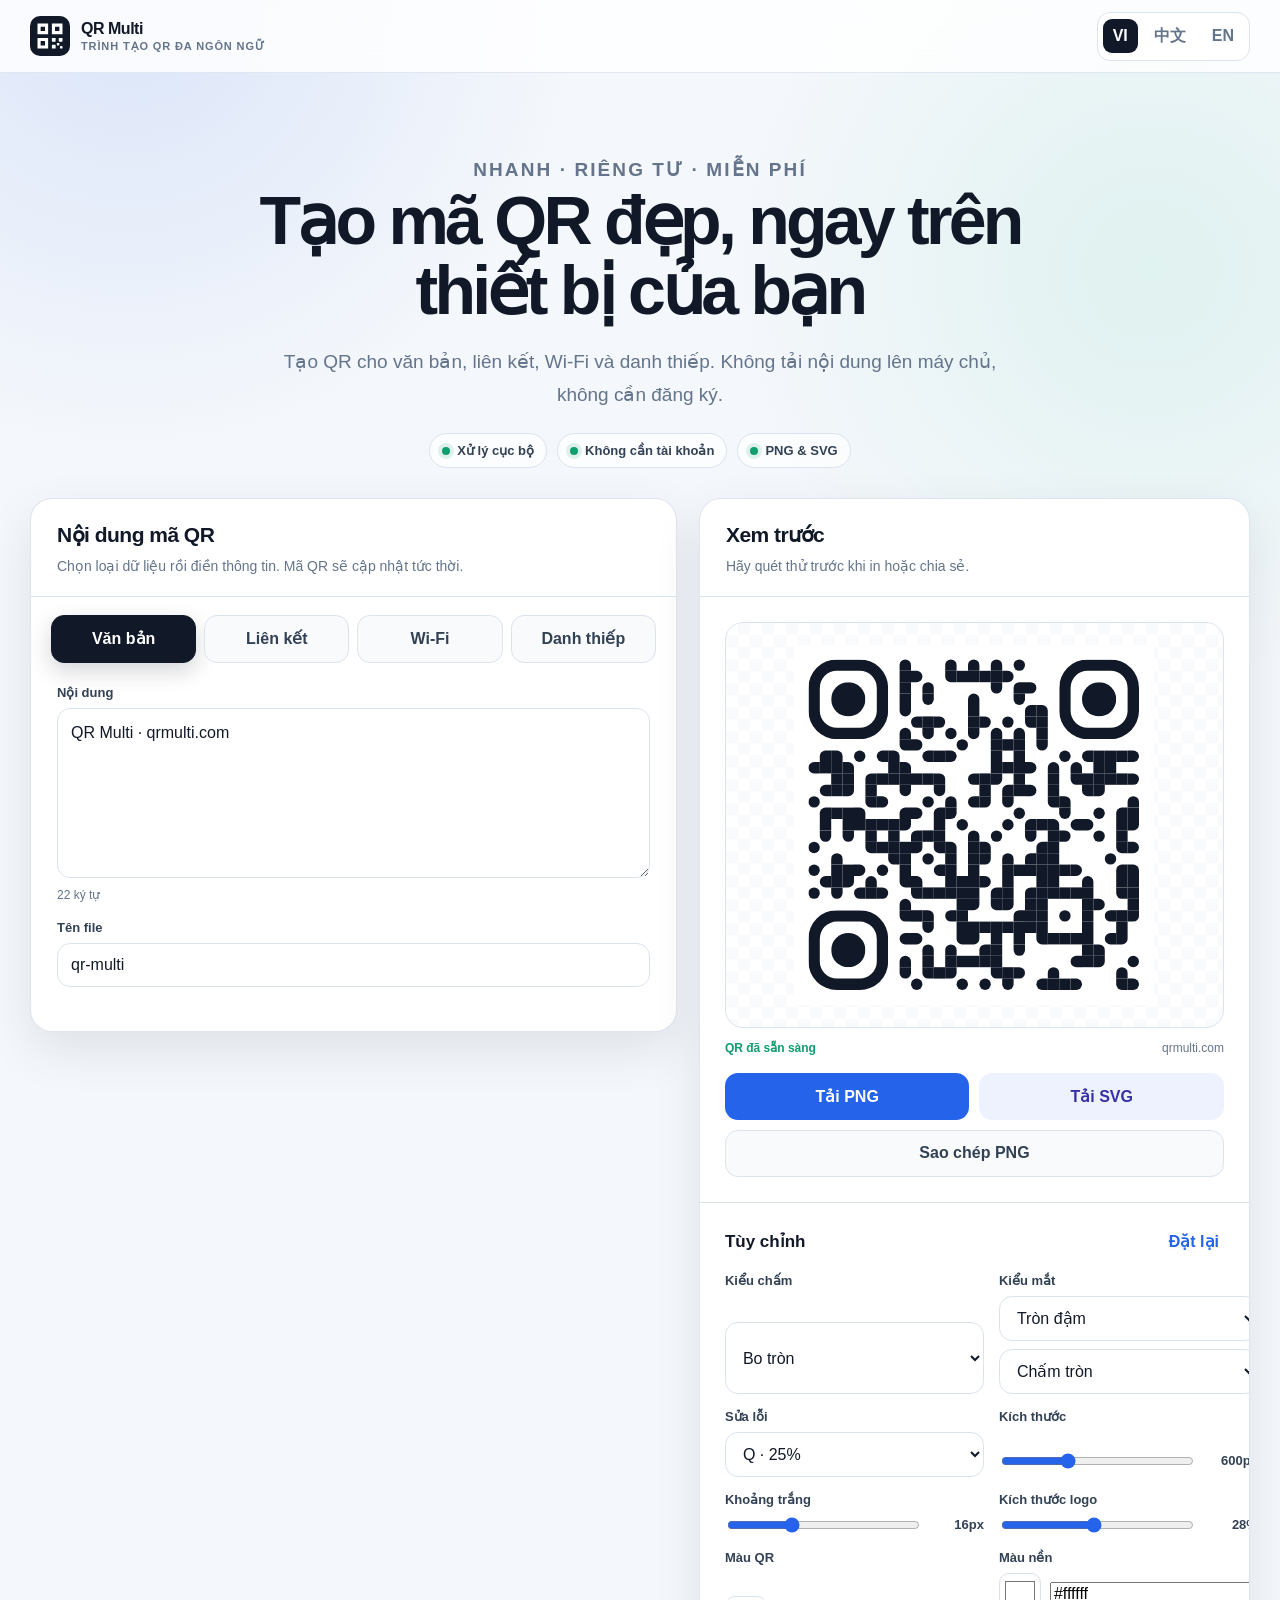
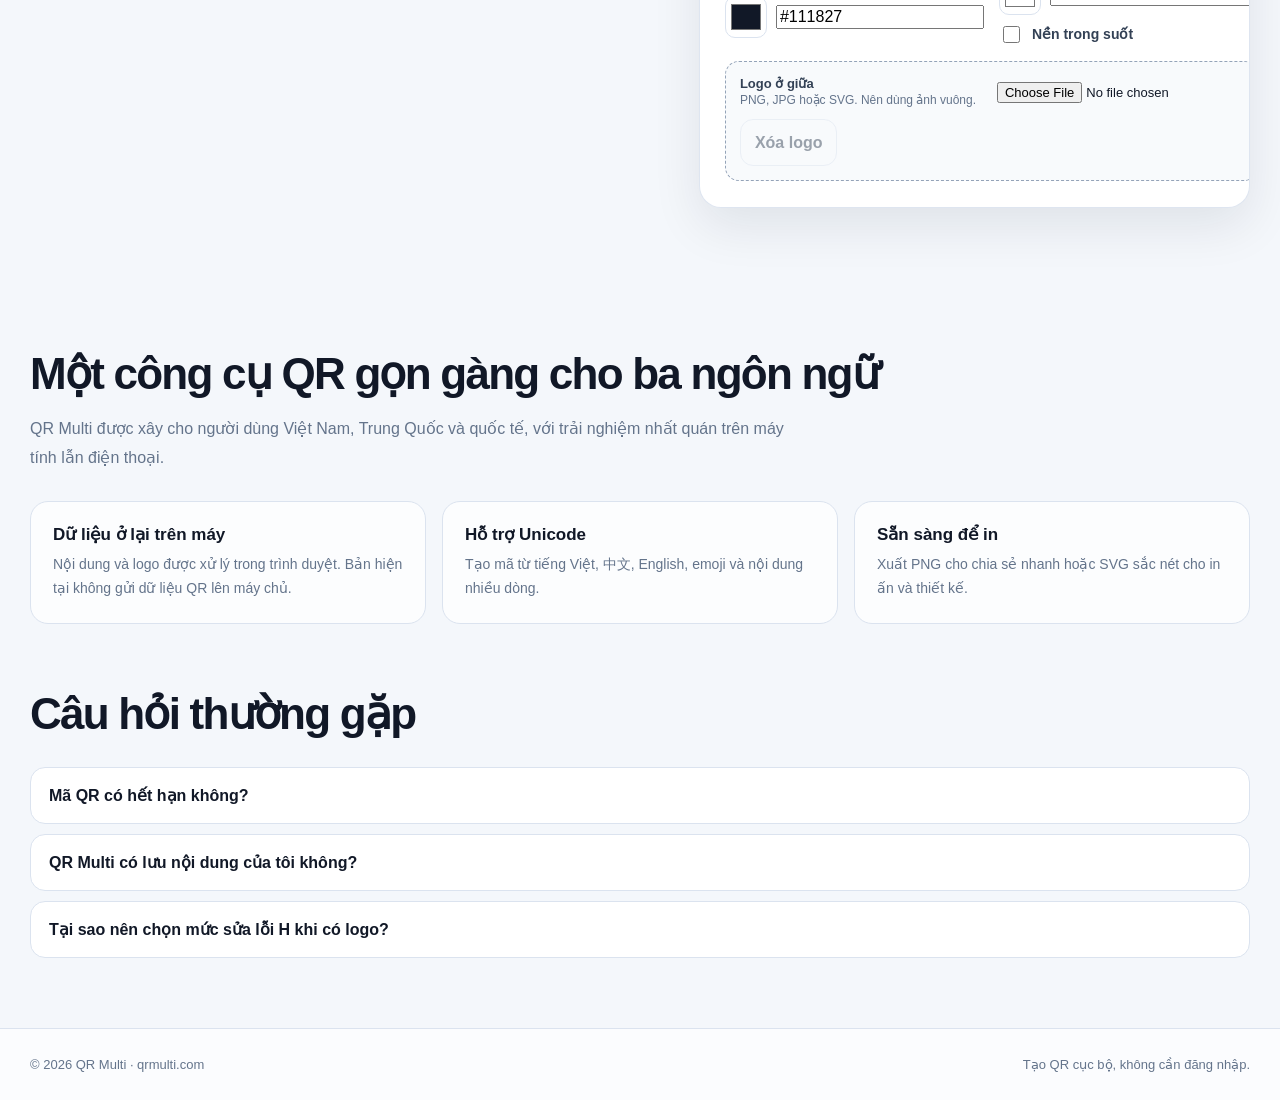
==== vi/index.html @ 51b46303 "Add files via upload" ====
<!doctype html>
<html lang="vi" data-lang="vi">
<head>
  <meta charset="utf-8">
  <meta name="viewport" content="width=device-width, initial-scale=1">
  <title>Tạo mã QR miễn phí bằng tiếng Việt | QR Multi</title>
  <meta name="description" content="Tạo mã QR văn bản, liên kết, Wi-Fi và danh thiếp miễn phí. Tùy chỉnh màu, logo, tải PNG hoặc SVG. Dữ liệu xử lý ngay trên thiết bị.">
  <meta name="theme-color" content="#111827">
  <meta name="robots" content="index,follow,max-image-preview:large">
  <link rel="canonical" href="https://qrmulti.com/vi/">
  <link rel="alternate" hreflang="vi" href="https://qrmulti.com/vi/">
  <link rel="alternate" hreflang="zh-Hans" href="https://qrmulti.com/zh-cn/">
  <link rel="alternate" hreflang="en" href="https://qrmulti.com/en/">
  <link rel="alternate" hreflang="x-default" href="https://qrmulti.com/en/">
  <meta property="og:type" content="website">
  <meta property="og:site_name" content="QR Multi">
  <meta property="og:title" content="Tạo mã QR miễn phí bằng tiếng Việt | QR Multi">
  <meta property="og:description" content="Tạo mã QR văn bản, liên kết, Wi-Fi và danh thiếp miễn phí. Tùy chỉnh màu, logo, tải PNG hoặc SVG. Dữ liệu xử lý ngay trên thiết bị.">
  <meta property="og:url" content="https://qrmulti.com/vi/">
  <meta property="og:image" content="https://qrmulti.com/assets/icons/logo.svg">
  <link rel="icon" href="../assets/icons/favicon.svg" type="image/svg+xml">
  <link rel="stylesheet" href="../assets/css/app.css">
  <script type="application/ld+json">{"@context":"https://schema.org","@type":"WebApplication","name":"QR Multi","url":"https://qrmulti.com/vi/","applicationCategory":"UtilitiesApplication","operatingSystem":"Any","offers":{"@type":"Offer","price":"0","priceCurrency":"USD"},"inLanguage":"vi","description":"Tạo mã QR văn bản, liên kết, Wi-Fi và danh thiếp miễn phí. Tùy chỉnh màu, logo, tải PNG hoặc SVG. Dữ liệu xử lý ngay trên thiết bị."}</script>
</head>
<body>
  <header class="site-header">
    <div class="shell header-inner">
      <a class="brand" href="./" aria-label="QR Multi">
        <img src="../assets/icons/logo.svg" alt="">
        <span class="brand-copy">QR Multi<small data-i18n="brandTag"></small></span>
      </a>
      <nav class="language-switcher" aria-label="Language">
        <button class="lang-btn" data-lang="vi" data-href="/vi/" aria-current="true">VI</button>
        <button class="lang-btn" data-lang="zh-cn" data-href="/zh-cn/" aria-current="false">中文</button>
        <button class="lang-btn" data-lang="en" data-href="/en/" aria-current="false">EN</button>
      </nav>
    </div>
  </header>

  <main>
    <section class="hero shell">
      <p class="eyebrow" data-i18n="eyebrow"></p>
      <h1 data-i18n="heroTitle"></h1>
      <p data-i18n="heroDesc"></p>
      <div class="trust-row">
        <span class="trust-pill"><i class="dot"></i><span data-i18n="local"></span></span>
        <span class="trust-pill"><i class="dot"></i><span data-i18n="noAccount"></span></span>
        <span class="trust-pill"><i class="dot"></i><span data-i18n="pngSvg"></span></span>
      </div>
    </section>

    <section class="shell app-grid" aria-label="QR generator">
      <article class="panel">
        <div class="panel-head"><h2 data-i18n="inputTitle"></h2><p data-i18n="inputDesc"></p></div>
        <div class="type-tabs" role="tablist">
          <button class="type-btn active" data-type="text" role="tab" aria-selected="true" data-i18n="text"></button>
          <button class="type-btn" data-type="url" role="tab" aria-selected="false" data-i18n="url"></button>
          <button class="type-btn" data-type="wifi" role="tab" aria-selected="false" data-i18n="wifi"></button>
          <button class="type-btn" data-type="vcard" role="tab" aria-selected="false" data-i18n="vcard"></button>
        </div>
        <div class="form-area">
          <div class="type-form" data-form="text">
            <div class="field"><label for="textContent" data-i18n="textLabel"></label><textarea id="textContent" maxlength="2900" data-i18n-placeholder="textPlaceholder">QR Multi · qrmulti.com</textarea><div class="field-note" id="charCount"></div></div>
          </div>
          <div class="type-form" data-form="url" hidden>
            <div class="field"><label for="urlContent" data-i18n="urlLabel"></label><input id="urlContent" type="text" inputmode="url" value="https://qrmulti.com" data-i18n-placeholder="urlPlaceholder"><div class="field-note" data-i18n="urlNote"></div></div>
          </div>
          <div class="type-form" data-form="wifi" hidden>
            <div class="field-grid">
              <div class="field full"><label for="wifiSsid" data-i18n="ssid"></label><input id="wifiSsid" type="text" autocomplete="off" placeholder="My Wi-Fi"></div>
              <div class="field"><label for="wifiPassword" data-i18n="password"></label><input id="wifiPassword" type="text" autocomplete="off"></div>
              <div class="field"><label for="wifiSecurity" data-i18n="encryption"></label><select id="wifiSecurity"><option value="WPA">WPA/WPA2</option><option value="WEP">WEP</option><option value="nopass">None</option></select></div>
              <label class="inline-check"><input id="wifiHidden" type="checkbox"><span data-i18n="hidden"></span></label>
            </div>
          </div>
          <div class="type-form" data-form="vcard" hidden>
            <div class="field-grid">
              <div class="field full"><label for="vcName" data-i18n="name"></label><input id="vcName" type="text" autocomplete="name"></div>
              <div class="field"><label for="vcCompany" data-i18n="company"></label><input id="vcCompany" type="text" autocomplete="organization"></div>
              <div class="field"><label for="vcPhone" data-i18n="phone"></label><input id="vcPhone" type="tel" autocomplete="tel"></div>
              <div class="field"><label for="vcEmail" data-i18n="email"></label><input id="vcEmail" type="email" autocomplete="email"></div>
              <div class="field"><label for="vcWebsite" data-i18n="website"></label><input id="vcWebsite" type="url" autocomplete="url"></div>
              <div class="field full"><label for="vcAddress" data-i18n="address"></label><input id="vcAddress" type="text" autocomplete="street-address"></div>
            </div>
          </div>
          <div class="field" style="margin-top:8px"><label for="fileName" data-i18n="fileName"></label><input id="fileName" type="text" value="qr-multi" data-i18n-placeholder="fileNamePlaceholder"></div>
        </div>
      </article>

      <aside class="panel preview-panel">
        <div class="panel-head"><h2 data-i18n="previewTitle"></h2><p data-i18n="previewDesc"></p></div>
        <div class="preview-wrap">
          <div class="preview-stage"><div id="qrCanvas" aria-live="polite"></div></div>
          <div class="status-line"><span id="qrStatus" class="status-ok"></span><span>qrmulti.com</span></div>
          <div class="action-row">
            <button class="btn btn-primary" id="downloadPng" data-i18n="downloadPng"></button>
            <button class="btn btn-secondary" id="downloadSvg" data-i18n="downloadSvg"></button>
            <button class="btn btn-ghost" id="copyPng" style="grid-column:1/-1" data-i18n="copyPng"></button>
          </div>
        </div>
        <div class="controls">
          <div class="controls-title"><h3 data-i18n="customize"></h3><button id="resetSettings" class="reset-btn" data-i18n="reset"></button></div>
          <div class="control-grid">
            <div class="control"><label class="control-label" for="dotStyle" data-i18n="dotStyle"></label><select id="dotStyle"><option value="square" data-i18n="square"></option><option value="rounded" data-i18n="rounded" selected></option><option value="dots" data-i18n="dots"></option><option value="classy-rounded" data-i18n="classy"></option><option value="extra-rounded" data-i18n="extraRounded"></option></select></div>
            <div class="control"><label class="control-label" for="cornerStyle" data-i18n="cornerStyle"></label><select id="cornerStyle"><option value="square" data-i18n="square"></option><option value="rounded" data-i18n="rounded"></option><option value="dot" data-i18n="dots"></option><option value="extra-rounded" data-i18n="extraRounded" selected></option></select><select id="cornerDotStyle" aria-label="Inner eye"><option value="square" data-i18n="square"></option><option value="dot" data-i18n="dots" selected></option><option value="rounded" data-i18n="rounded"></option></select></div>
            <div class="control"><label class="control-label" for="errorCorrection" data-i18n="correction"></label><select id="errorCorrection"><option value="L">L · 7%</option><option value="M">M · 15%</option><option value="Q" selected>Q · 25%</option><option value="H">H · 30%</option></select></div>
            <div class="control"><label class="control-label" for="qrSize" data-i18n="size"></label><div class="range-line"><input id="qrSize" type="range" min="300" max="1200" step="100" value="600"><span class="range-value" data-range-output="qrSize" data-suffix="px"></span></div></div>
            <div class="control"><label class="control-label" for="qrMargin" data-i18n="margin"></label><div class="range-line"><input id="qrMargin" type="range" min="0" max="50" step="2" value="16"><span class="range-value" data-range-output="qrMargin" data-suffix="px"></span></div></div>
            <div class="control"><label class="control-label" for="logoSize" data-i18n="logoSize"></label><div class="range-line"><input id="logoSize" type="range" min="0.15" max="0.42" step="0.01" value="0.28"><span class="range-value" data-range-output="logoSize" data-suffix="%"></span></div></div>
            <div class="control"><label class="control-label" for="qrColor" data-i18n="qrColor"></label><div class="color-wrap"><input id="qrColor" type="color" value="#111827"><input type="text" value="#111827" aria-label="QR hex" oninput="document.getElementById('qrColor').value=this.value;document.getElementById('qrColor').dispatchEvent(new Event('input'))"></div></div>
            <div class="control"><label class="control-label" for="bgColor" data-i18n="bgColor"></label><div class="color-wrap"><input id="bgColor" type="color" value="#ffffff"><input type="text" value="#ffffff" aria-label="Background hex" oninput="document.getElementById('bgColor').value=this.value;document.getElementById('bgColor').dispatchEvent(new Event('input'))"></div><label class="inline-check"><input id="transparentBg" type="checkbox"><span data-i18n="transparent"></span></label></div>
            <div class="upload-box">
              <div class="upload-line"><div><div class="control-label" data-i18n="uploadLogo"></div><div class="field-note" data-i18n="uploadHint"></div></div><input id="logoFile" class="file-input" type="file" accept="image/png,image/jpeg,image/svg+xml,image/webp"></div>
              <div id="logoName" class="field-note"></div><div class="logo-actions"><button id="removeLogo" class="btn btn-ghost" type="button" disabled data-i18n="removeLogo"></button></div>
            </div>
          </div>
        </div>
      </aside>
    </section>

    <section class="content-section">
      <div class="shell">
        <h2 data-i18n="whyTitle"></h2><p data-i18n="whyDesc"></p>
        <div class="feature-grid">
          <article class="feature-card"><b data-i18n="f1t"></b><p data-i18n="f1d"></p></article>
          <article class="feature-card"><b data-i18n="f2t"></b><p data-i18n="f2d"></p></article>
          <article class="feature-card"><b data-i18n="f3t"></b><p data-i18n="f3d"></p></article>
        </div>
        <h2 style="margin-top:64px" data-i18n="faqTitle"></h2>
        <div class="faq">
          <details><summary data-i18n="q1"></summary><p data-i18n="a1"></p></details>
          <details><summary data-i18n="q2"></summary><p data-i18n="a2"></p></details>
          <details><summary data-i18n="q3"></summary><p data-i18n="a3"></p></details>
        </div>
      </div>
    </section>
  </main>

  <footer class="site-footer"><div class="shell footer-inner"><span data-i18n="footer"></span><span data-i18n="privacy"></span></div></footer>
  <div class="toast" id="toast" role="status"></div>
  <script src="../assets/vendor/qr-code-styling-1.9.2.js"></script>
  <script src="../assets/js/i18n.js"></script>
  <script src="../assets/js/app.js"></script>
</body>
</html>
---- assets/css/app.css ----
:root {
  --bg: #f4f7fb;
  --surface: #ffffff;
  --surface-soft: #f8fafc;
  --ink: #111827;
  --muted: #64748b;
  --line: #dbe3ef;
  --brand: #2563eb;
  --brand-dark: #1d4ed8;
  --success: #0f9f6e;
  --danger: #dc2626;
  --shadow: 0 18px 50px rgba(15, 23, 42, .09);
  --radius: 22px;
}
* { box-sizing: border-box; }
html { scroll-behavior: smooth; }
body {
  margin: 0;
  color: var(--ink);
  background:
    radial-gradient(circle at 10% 0%, rgba(37,99,235,.12), transparent 28rem),
    radial-gradient(circle at 90% 10%, rgba(16,185,129,.09), transparent 26rem),
    var(--bg);
  font-family: Inter, ui-sans-serif, -apple-system, BlinkMacSystemFont, "Segoe UI", "Noto Sans", "Noto Sans SC", Arial, sans-serif;
  min-height: 100vh;
}
button, input, textarea, select { font: inherit; }
button { cursor: pointer; }
a { color: inherit; }
.shell { width: min(1220px, calc(100% - 32px)); margin: 0 auto; }
.site-header {
  position: sticky;
  top: 0;
  z-index: 50;
  border-bottom: 1px solid rgba(219,227,239,.86);
  background: rgba(255,255,255,.82);
  backdrop-filter: blur(16px);
}
.header-inner { min-height: 72px; display: flex; align-items: center; justify-content: space-between; gap: 18px; }
.brand { display: inline-flex; align-items: center; gap: 11px; text-decoration: none; font-weight: 850; letter-spacing: -.03em; }
.brand img { width: 40px; height: 40px; }
.brand-copy small { display: block; color: var(--muted); font-size: 11px; font-weight: 650; letter-spacing: .08em; text-transform: uppercase; margin-top: 2px; }
.language-switcher { display: flex; align-items: center; gap: 6px; padding: 5px; border: 1px solid var(--line); border-radius: 13px; background: var(--surface); }
.lang-btn { border: 0; background: transparent; color: var(--muted); border-radius: 9px; padding: 8px 10px; font-weight: 750; }
.lang-btn[aria-current="true"] { background: var(--ink); color: white; }
.hero { padding: 60px 0 30px; text-align: center; }
.eyebrow { margin: 0 0 13px; color: var(--brand); font-weight: 850; font-size: 13px; letter-spacing: .11em; text-transform: uppercase; }
.hero h1 { margin: 0 auto; max-width: 850px; font-size: clamp(38px, 6vw, 68px); line-height: 1.02; letter-spacing: -.055em; }
.hero p { max-width: 720px; margin: 20px auto 0; color: var(--muted); font-size: clamp(16px, 2vw, 19px); line-height: 1.75; }
.trust-row { display: flex; flex-wrap: wrap; justify-content: center; gap: 10px; margin-top: 22px; }
.trust-pill { display: inline-flex; align-items: center; gap: 7px; padding: 9px 12px; border: 1px solid var(--line); border-radius: 999px; background: rgba(255,255,255,.72); color: #334155; font-size: 13px; font-weight: 720; }
.dot { width: 8px; height: 8px; border-radius: 50%; background: var(--success); box-shadow: 0 0 0 4px rgba(15,159,110,.12); }
.app-grid { display: grid; grid-template-columns: minmax(0, 1.08fr) minmax(360px, .92fr); gap: 22px; align-items: start; padding-bottom: 70px; }
.panel { background: var(--surface); border: 1px solid rgba(219,227,239,.9); border-radius: var(--radius); box-shadow: var(--shadow); overflow: hidden; }
.panel-head { padding: 24px 26px 18px; border-bottom: 1px solid var(--line); }
.panel-head h2 { margin: 0; font-size: 21px; letter-spacing: -.025em; }
.panel-head p { margin: 8px 0 0; color: var(--muted); font-size: 14px; line-height: 1.6; }
.type-tabs { display: grid; grid-template-columns: repeat(4, 1fr); gap: 8px; padding: 18px 20px 0; }
.type-btn { border: 1px solid var(--line); background: var(--surface-soft); color: #334155; min-height: 48px; border-radius: 13px; font-weight: 800; transition: .18s ease; }
.type-btn:hover { border-color: #94a3b8; transform: translateY(-1px); }
.type-btn.active { color: white; border-color: var(--ink); background: var(--ink); box-shadow: 0 8px 22px rgba(17,24,39,.18); }
.form-area { padding: 22px 26px 28px; }
.field-grid { display: grid; grid-template-columns: 1fr 1fr; gap: 16px; }
.field { display: grid; gap: 8px; margin-bottom: 16px; }
.field.full { grid-column: 1 / -1; }
.field label, .control-label { font-size: 13px; font-weight: 800; color: #334155; }
.field input, .field textarea, .field select, .control select, .control input[type="number"] {
  width: 100%;
  border: 1px solid var(--line);
  border-radius: 13px;
  background: white;
  color: var(--ink);
  outline: none;
  padding: 12px 13px;
  transition: border-color .15s, box-shadow .15s;
}
.field textarea { min-height: 170px; resize: vertical; line-height: 1.55; }
.field input:focus, .field textarea:focus, .field select:focus, .control select:focus, .control input:focus { border-color: #60a5fa; box-shadow: 0 0 0 4px rgba(37,99,235,.10); }
.field-note { color: var(--muted); font-size: 12px; line-height: 1.55; }
.inline-check { display: inline-flex; align-items: center; gap: 9px; color: #334155; font-size: 14px; font-weight: 700; }
.inline-check input { width: 17px; height: 17px; accent-color: var(--brand); }
.preview-panel { position: sticky; top: 94px; }
.preview-wrap { padding: 25px; }
.preview-stage {
  min-height: 390px;
  display: grid;
  place-items: center;
  border-radius: 18px;
  border: 1px solid var(--line);
  background:
    linear-gradient(45deg, #f8fafc 25%, transparent 25%),
    linear-gradient(-45deg, #f8fafc 25%, transparent 25%),
    linear-gradient(45deg, transparent 75%, #f8fafc 75%),
    linear-gradient(-45deg, transparent 75%, #f8fafc 75%),
    white;
  background-size: 24px 24px;
  background-position: 0 0, 0 12px, 12px -12px, -12px 0;
  overflow: hidden;
  padding: 22px;
}
#qrCanvas { width: min(100%, 360px); min-height: 300px; display: grid; place-items: center; }
#qrCanvas canvas, #qrCanvas svg { max-width: 100%; height: auto; display: block; }
.status-line { display: flex; align-items: center; justify-content: space-between; gap: 12px; color: var(--muted); font-size: 12px; margin-top: 13px; }
.status-ok { color: var(--success); font-weight: 800; }
.status-error { color: var(--danger); font-weight: 800; }
.action-row { display: grid; grid-template-columns: 1fr 1fr; gap: 10px; margin-top: 18px; }
.btn { border: 0; border-radius: 13px; min-height: 47px; padding: 11px 14px; font-weight: 850; display: inline-flex; justify-content: center; align-items: center; gap: 8px; transition: transform .16s, background .16s, opacity .16s; }
.btn:hover { transform: translateY(-1px); }
.btn-primary { background: var(--brand); color: white; }
.btn-primary:hover { background: var(--brand-dark); }
.btn-secondary { background: #eef2ff; color: #3730a3; }
.btn-ghost { background: var(--surface-soft); color: #334155; border: 1px solid var(--line); }
.btn:disabled { opacity: .48; cursor: not-allowed; transform: none; }
.controls { border-top: 1px solid var(--line); padding: 24px 25px 26px; }
.controls-title { display: flex; align-items: center; justify-content: space-between; margin-bottom: 17px; }
.controls-title h3 { margin: 0; font-size: 17px; }
.reset-btn { border: 0; background: transparent; color: var(--brand); font-weight: 800; padding: 5px; }
.control-grid { display: grid; grid-template-columns: 1fr 1fr; gap: 15px; }
.control { display: grid; gap: 8px; }
.color-wrap { display: grid; grid-template-columns: 42px 1fr; gap: 9px; align-items: center; }
.color-wrap input[type="color"] { width: 42px; height: 42px; border: 1px solid var(--line); padding: 3px; border-radius: 10px; background: white; }
.range-line { display: flex; align-items: center; gap: 10px; }
.range-line input[type="range"] { width: 100%; accent-color: var(--brand); }
.range-value { min-width: 52px; text-align: right; font-weight: 800; color: #334155; font-size: 13px; }
.upload-box { grid-column: 1 / -1; border: 1px dashed #94a3b8; border-radius: 14px; padding: 14px; background: var(--surface-soft); }
.upload-line { display: flex; align-items: center; justify-content: space-between; gap: 12px; }
.file-input { max-width: 100%; font-size: 13px; }
.logo-actions { display: flex; gap: 8px; margin-top: 10px; }
.content-section { padding: 70px 0; }
.content-section h2 { margin: 0; font-size: clamp(28px, 4vw, 44px); letter-spacing: -.04em; }
.content-section > .shell > p { max-width: 760px; color: var(--muted); line-height: 1.8; }
.feature-grid { display: grid; grid-template-columns: repeat(3, 1fr); gap: 16px; margin-top: 28px; }
.feature-card { border: 1px solid var(--line); border-radius: 18px; padding: 22px; background: rgba(255,255,255,.76); }
.feature-card b { display: block; font-size: 17px; margin-bottom: 8px; }
.feature-card p { margin: 0; color: var(--muted); line-height: 1.7; font-size: 14px; }
.faq { margin-top: 28px; display: grid; gap: 10px; }
.faq details { border: 1px solid var(--line); border-radius: 15px; background: white; padding: 0 18px; }
.faq summary { cursor: pointer; list-style: none; font-weight: 820; padding: 18px 0; }
.faq summary::-webkit-details-marker { display: none; }
.faq p { color: var(--muted); line-height: 1.75; padding-bottom: 18px; margin: 0; }
.site-footer { border-top: 1px solid var(--line); background: rgba(255,255,255,.7); padding: 28px 0; color: var(--muted); font-size: 13px; }
.footer-inner { display: flex; justify-content: space-between; gap: 16px; flex-wrap: wrap; }
.toast { position: fixed; left: 50%; bottom: 24px; transform: translate(-50%, 20px); opacity: 0; pointer-events: none; z-index: 100; background: #111827; color: white; border-radius: 12px; padding: 12px 16px; box-shadow: var(--shadow); transition: .2s ease; font-weight: 750; font-size: 13px; }
.toast.show { opacity: 1; transform: translate(-50%, 0); }
.sr-only { position:absolute; width:1px; height:1px; padding:0; margin:-1px; overflow:hidden; clip:rect(0,0,0,0); white-space:nowrap; border:0; }
@media (max-width: 920px) {
  .app-grid { grid-template-columns: 1fr; }
  .preview-panel { position: static; }
  .feature-grid { grid-template-columns: 1fr; }
}
@media (max-width: 640px) {
  .shell { width: min(100% - 20px, 1220px); }
  .site-header { position: static; }
  .header-inner { min-height: 64px; }
  .brand-copy small { display: none; }
  .language-switcher { gap: 2px; padding: 3px; }
  .lang-btn { padding: 7px 8px; font-size: 12px; }
  .hero { padding: 42px 0 24px; }
  .type-tabs { grid-template-columns: 1fr 1fr; }
  .field-grid, .control-grid { grid-template-columns: 1fr; }
  .field.full, .upload-box { grid-column: auto; }
  .form-area, .panel-head, .preview-wrap, .controls { padding-left: 18px; padding-right: 18px; }
  .preview-stage { min-height: 330px; padding: 15px; }
  .action-row { grid-template-columns: 1fr; }
}
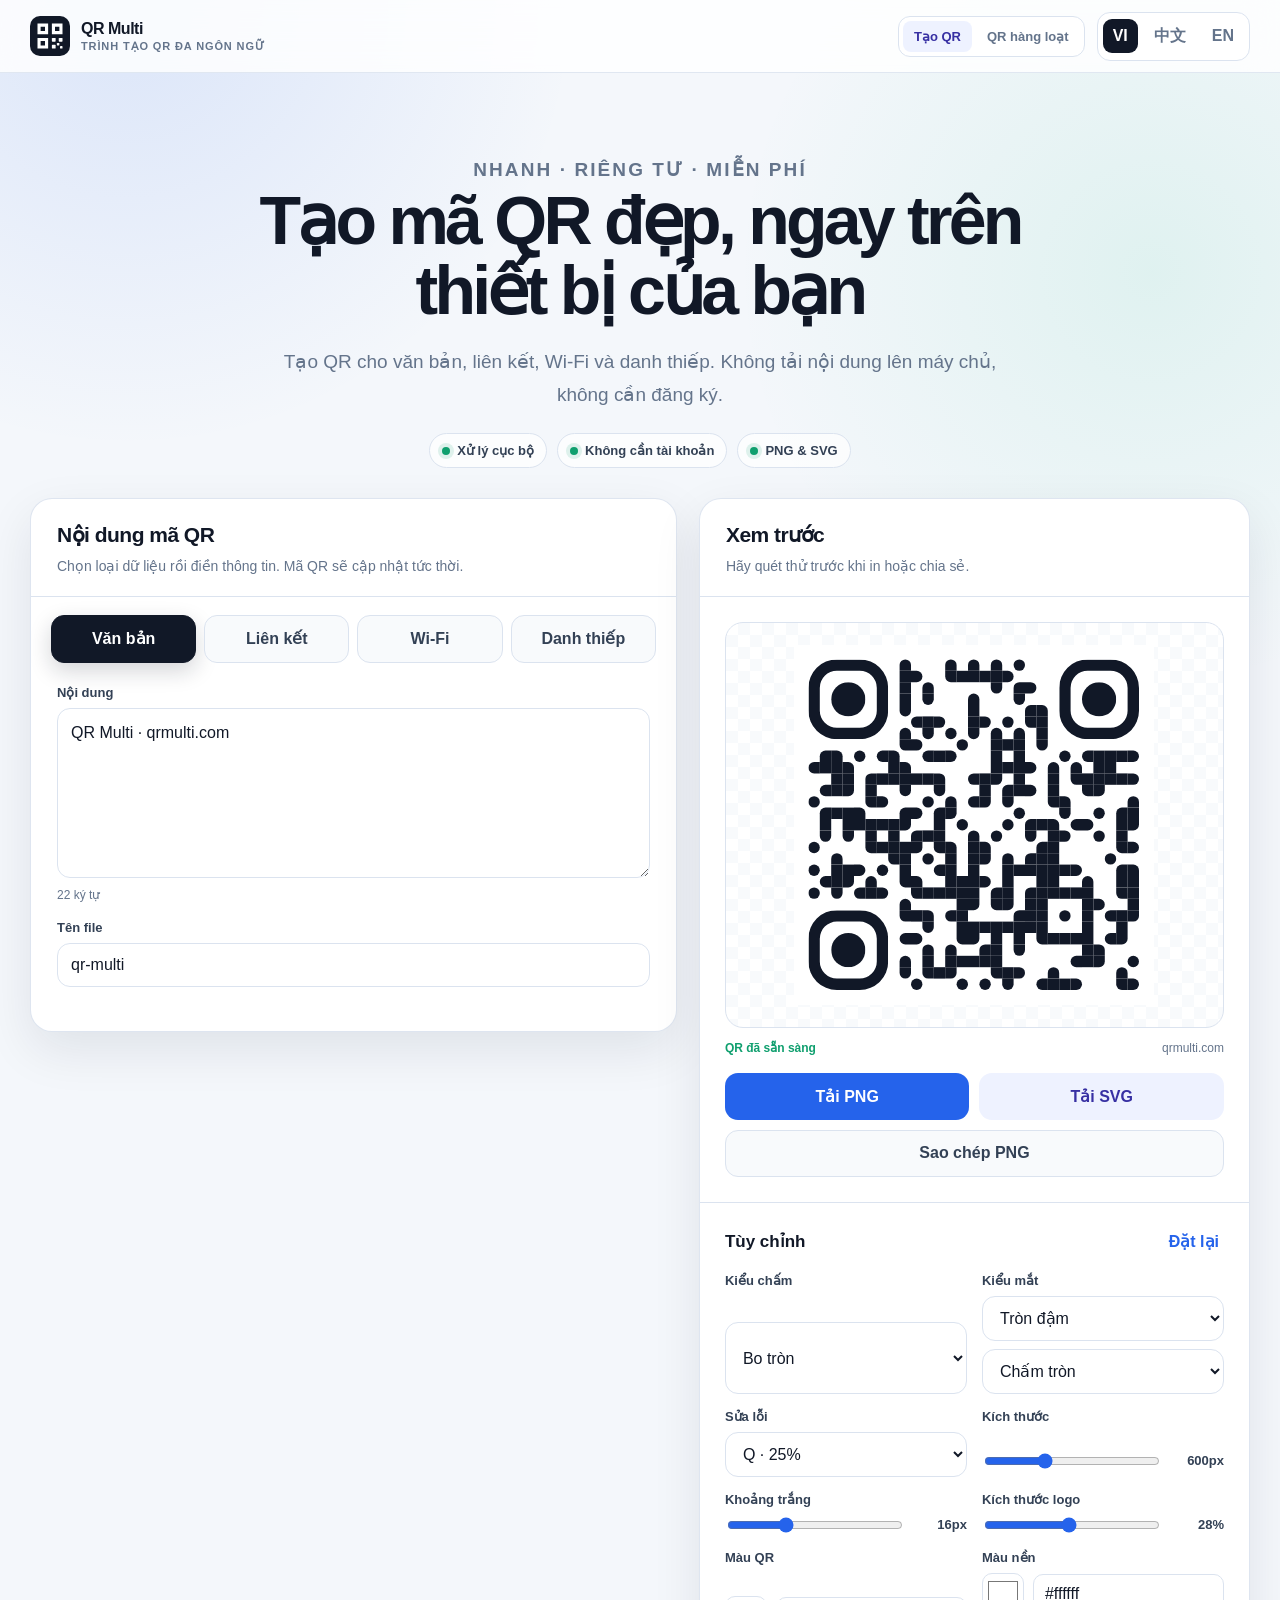
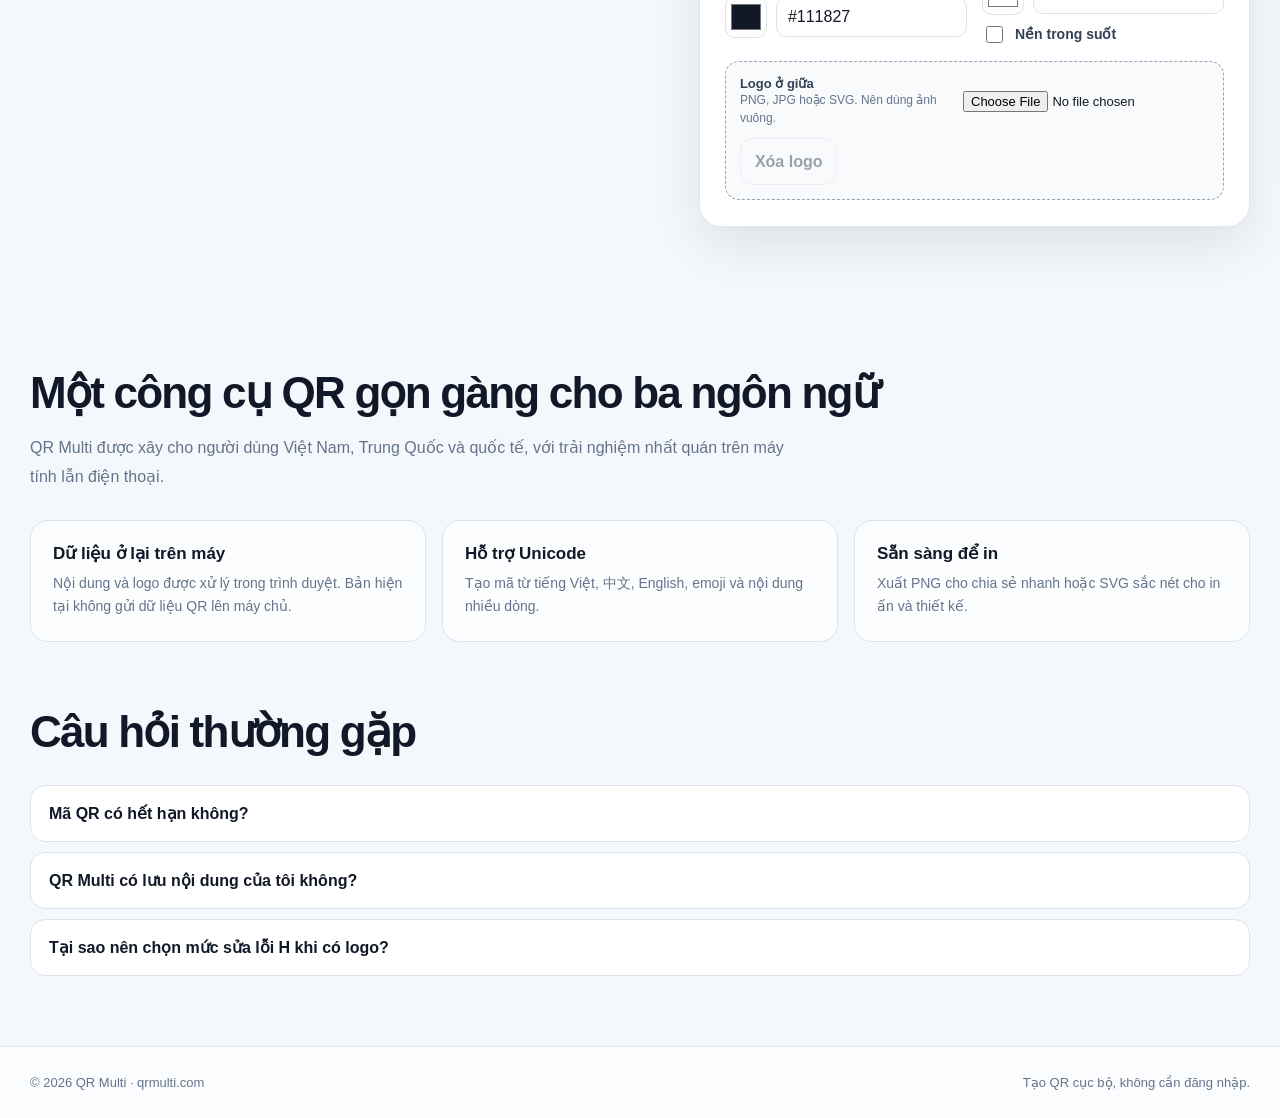
==== commit 4bdd4143: "Add files via upload" ====
--- a/vi/index.html
+++ b/vi/index.html
@@ -29,11 +29,17 @@
         <img src="../assets/icons/logo.svg" alt="">
         <span class="brand-copy">QR Multi<small data-i18n="brandTag"></small></span>
       </a>
-      <nav class="language-switcher" aria-label="Language">
+      <div class="header-actions">
+        <nav class="product-nav" aria-label="QR tools">
+          <a class="product-link active" href="./">Tạo QR</a>
+          <a class="product-link" href="./batch/">QR hàng loạt</a>
+        </nav>
+        <nav class="language-switcher" aria-label="Language">
         <button class="lang-btn" data-lang="vi" data-href="/vi/" aria-current="true">VI</button>
         <button class="lang-btn" data-lang="zh-cn" data-href="/zh-cn/" aria-current="false">中文</button>
         <button class="lang-btn" data-lang="en" data-href="/en/" aria-current="false">EN</button>
       </nav>
+      </div>
     </div>
   </header>
 
--- a/assets/css/app.css
+++ b/assets/css/app.css
@@ -163,3 +163,22 @@
   .preview-stage { min-height: 330px; padding: 15px; }
   .action-row { grid-template-columns: 1fr; }
 }
+
+/* Product navigation added in QRcode 1 v2. */
+.header-actions { display: flex; align-items: center; gap: 12px; }
+.product-nav { display: flex; align-items: center; gap: 4px; padding: 4px; border: 1px solid var(--line); border-radius: 12px; background: rgba(255,255,255,.76); }
+.product-link { text-decoration: none; color: var(--muted); border-radius: 8px; padding: 8px 11px; font-size: 13px; font-weight: 800; white-space: nowrap; }
+.product-link:hover { color: var(--ink); }
+.product-link.active { background: #eef2ff; color: #3730a3; }
+@media (max-width: 1050px) { .product-nav { display: none; } }
+.color-wrap input[type="text"] {
+  min-width: 0;
+  width: 100%;
+  border: 1px solid var(--line);
+  border-radius: 10px;
+  background: white;
+  color: var(--ink);
+  outline: none;
+  padding: 10px 11px;
+}
+.color-wrap input[type="text"]:focus { border-color: #60a5fa; box-shadow: 0 0 0 4px rgba(37,99,235,.10); }
